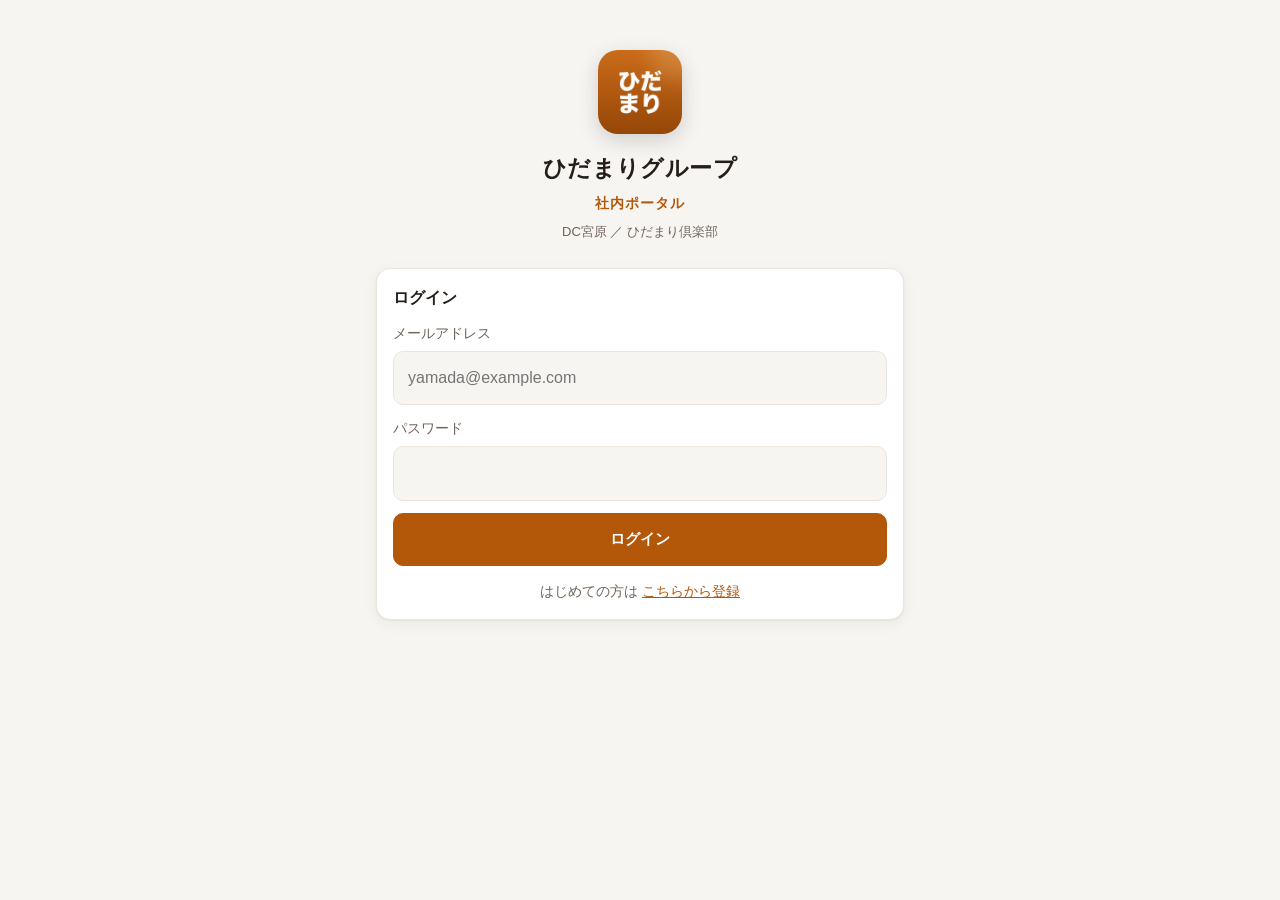
==== index.html @ ed331bc1 "ひだまりグループ 社内ポータル（画面） Co-Authored-By: Claude Opus 5 <noreply@anthropic.com>" ====
<!DOCTYPE html>
<html lang="ja">
<head>
<meta charset="utf-8">
<meta name="viewport" content="width=device-width, initial-scale=1, viewport-fit=cover">
<meta name="theme-color" content="#f7f5f2" media="(prefers-color-scheme: light)">
<meta name="theme-color" content="#191512" media="(prefers-color-scheme: dark)">
<meta name="apple-mobile-web-app-capable" content="yes">
<meta name="apple-mobile-web-app-title" content="ひだまり">
<link rel="manifest" href="manifest.json">
<link rel="apple-touch-icon" href="icon-180.png">
<link rel="apple-touch-startup-image" href="splash-1290x2796.png"
      media="(device-width: 430px) and (device-height: 932px) and (-webkit-device-pixel-ratio: 3)">
<link rel="apple-touch-startup-image" href="splash-1179x2556.png"
      media="(device-width: 393px) and (device-height: 852px) and (-webkit-device-pixel-ratio: 3)">
<link rel="apple-touch-startup-image" href="splash-1284x2778.png"
      media="(device-width: 428px) and (device-height: 926px) and (-webkit-device-pixel-ratio: 3)">
<link rel="apple-touch-startup-image" href="splash-1170x2532.png"
      media="(device-width: 390px) and (device-height: 844px) and (-webkit-device-pixel-ratio: 3)">
<link rel="apple-touch-startup-image" href="splash-1125x2436.png"
      media="(device-width: 375px) and (device-height: 812px) and (-webkit-device-pixel-ratio: 3)">
<link rel="apple-touch-startup-image" href="splash-1242x2688.png"
      media="(device-width: 414px) and (device-height: 896px) and (-webkit-device-pixel-ratio: 3)">
<link rel="apple-touch-startup-image" href="splash-828x1792.png"
      media="(device-width: 414px) and (device-height: 896px) and (-webkit-device-pixel-ratio: 2)">
<link rel="apple-touch-startup-image" href="splash-750x1334.png"
      media="(device-width: 375px) and (device-height: 667px) and (-webkit-device-pixel-ratio: 2)">
<link rel="apple-touch-startup-image" href="splash-640x1136.png"
      media="(device-width: 320px) and (device-height: 568px) and (-webkit-device-pixel-ratio: 2)">
<link rel="stylesheet" href="style.css">
<title>ひだまりグループ 社内ポータル</title>
</head>
<body>

<!-- ============ ログイン / 初回登録 ============ -->
<div id="auth" class="app" style="display:none; padding:24px 16px;">
  <div class="brand">
    <img src="icon-192.png" alt="" class="brand-icon">
    <h1>ひだまりグループ</h1>
    <p class="brand-sub">社内ポータル</p>
    <p class="muted">DC宮原 ／ ひだまり倶楽部</p>
  </div>

  <div class="card" id="loginCard">
    <h2>ログイン</h2>
    <label class="field"><span>メールアドレス</span>
      <input type="email" id="loginId" inputmode="email" autocomplete="username"
             autocapitalize="off" spellcheck="false" placeholder="yamada@example.com"></label>
    <label class="field"><span>パスワード</span>
      <input type="password" id="loginPw" autocomplete="current-password"></label>
    <button class="btn primary block" id="btnLogin">ログイン</button>
    <p class="muted center" style="margin:14px 0 0;">
      はじめての方は <a href="#" id="toRegister">こちらから登録</a>
    </p>
    <div id="demoBox" style="display:none; margin-top:18px; padding-top:16px;
         border-top:1px dashed var(--line);">
      <p class="muted center" style="margin-bottom:10px;">
        検証用：押すだけで入れます</p>
      <div id="demoList" class="list"></div>
    </div>
  </div>

  <div class="card" id="registerCard" style="display:none;">
    <h2>はじめての登録</h2>
    <p class="muted">お名前と生年月日を確かめたあと、
      <b>ログインに使うメールアドレスとパスワード</b>を決めてください。<br>
      メールアドレスは、ふだんお使いのもので大丈夫です（会社・個人どちらでも）。</p>
    <label class="field"><span>お名前</span>
      <input type="text" id="regName" placeholder="例）池田 誠" autocomplete="name">
      <span style="font-size:12px; color:var(--muted); margin-top:4px; display:block;">
        会社に届け出ているお名前を入れてください。カタカナでも大丈夫です。</span></label>
    <label class="field"><span>生年月日</span>
      <input type="date" id="regBirthday"></label>
    <label class="field"><span>メールアドレス（これがログインIDになります）</span>
      <input type="email" id="regEmail" inputmode="email" autocomplete="email"
             autocapitalize="off" spellcheck="false" placeholder="yamada@example.com">
      <span style="font-size:12px; color:var(--muted); margin-top:4px; display:block;">
        誓約書の控えや、総務からのお知らせもここに届きます。</span></label>
    <label class="field"><span>パスワード（6文字以上）</span>
      <input type="password" id="regPw" autocomplete="new-password"></label>
    <label class="field"><span>パスワード（確認）</span>
      <input type="password" id="regPw2" autocomplete="new-password"></label>
    <button class="btn primary block" id="btnRegister">登録してはじめる</button>
    <p class="muted center" style="margin:14px 0 0;">
      <a href="#" id="toLogin">ログイン画面にもどる</a></p>
  </div>
</div>

<!-- ============ 本体 ============ -->
<div id="app" class="app" style="display:none;">
  <div class="topbar">
    <div>
      <h1 id="viewTitle">ひだまりグループ</h1>
      <div class="sub" id="whoami"></div>
    </div>
    <button class="btn sm ghost" id="btnAdmin" style="display:none;">管理</button>
  </div>

  <section class="view active" id="v-home"><div class="loading">読み込み中…</div></section>
</div>

<!-- ボトムシート -->
<div class="sheet-bg" id="sheetBg">
  <div class="sheet" id="sheet"></div>
</div>

<script src="config.js"></script>
<script src="api.js"></script>
<script src="app.js"></script>
</body>
</html>
---- style.css ----
/* ひだまりグループ 社内ポータル — 共通スタイル */

:root {
  --bg: #f7f5f2;
  --card: #ffffff;
  --text: #241d18;
  --muted: #6f635a;          /* 補助の文字も 5.3:1 */
  --line: #ece5dd;
  /* 陽だまりのオレンジ。白文字を載せても読めるところまで濃くしている */
  --accent: #b35709;          /* 白文字を載せて 4.9:1 */
  --accent-soft: #fdf0e3;
  /* 「済んだ」ことを示す緑は、オレンジと役割が違うので別に持つ */
  --ok: #276b4e;              /* 薄緑の上で 5.6:1 */
  --ok-soft: #e6f3ed;
  --warn: #a8342a;
  --warn-soft: #fbeae7;
  --danger: #93261f;
  --radius: 14px;
  --shadow: 0 1px 2px rgba(28, 36, 34, .06), 0 4px 16px rgba(28, 36, 34, .05);
  --nav-h: 62px;
}

@media (prefers-color-scheme: dark) {
  :root:not([data-theme="light"]) {
    --bg: #191512;
    --card: #2b241e;           /* 背景と見分けがつく明るさに */
    --text: #f0eae4;
    --muted: #a89a8f;
    --line: #453a32;
    --accent: #f0a05a;
    --accent-soft: #3a2a1c;
    --ok: #6fc0a0;
    --ok-soft: #1d2f27;
    --warn: #e0a06a;           /* 注意はオレンジ寄り */
    --warn-soft: #35271e;
    --danger: #ff7a6e;         /* 危険は赤。注意と見分けられるように */
    --shadow: 0 1px 2px rgba(0, 0, 0, .3), 0 4px 16px rgba(0, 0, 0, .25);
  }
}

* { box-sizing: border-box; -webkit-tap-highlight-color: transparent; }

body {
  margin: 0;
  background: var(--bg);
  color: var(--text);
  font-family: -apple-system, BlinkMacSystemFont, "Hiragino Sans", "Noto Sans JP",
               "Yu Gothic", sans-serif;
  font-size: 16px;
  line-height: 1.65;
  -webkit-font-smoothing: antialiased;
}

h1, h2, h3 { margin: 0; font-weight: 700; letter-spacing: .01em; }
h1 { font-size: 19px; }
h2 { font-size: 16px; }
h3 { font-size: 14px; }
p { margin: 0 0 10px; }
a { color: var(--accent); }

button, input, select, textarea {
  font: inherit;
  color: inherit;
}

/* ---------- 画面枠 ---------- */
.app {
  max-width: 560px; margin: 0 auto;
  padding-bottom: calc(var(--nav-h) + 24px + env(safe-area-inset-bottom));
}
body.admin .topbar { padding-top: calc(14px + env(safe-area-inset-top)); }

.topbar {
  position: sticky; top: 0; z-index: 20;
  display: flex; align-items: center; justify-content: space-between;
  gap: 10px;
  padding: calc(14px + env(safe-area-inset-top)) 16px 12px;
  background: color-mix(in srgb, var(--bg) 88%, transparent);
  backdrop-filter: saturate(180%) blur(12px);
  border-bottom: 1px solid var(--line);
}
.topbar .sub { color: var(--muted); font-size: 12px; }

.view { padding: 16px; display: none; }
.view.active { display: block; }

/* ---------- カード ---------- */
.card {
  background: var(--card);
  border: 1px solid var(--line);
  border-radius: var(--radius);
  box-shadow: var(--shadow);
  padding: 16px;
  margin-bottom: 14px;
}
.card > h2 { margin-bottom: 10px; }
.card-head { display: flex; align-items: center; justify-content: space-between; margin-bottom: 12px; }

.muted { color: var(--muted); font-size: 14px; }
.center { text-align: center; }

/* ---------- 数値の並び ---------- */
.stats { display: grid; grid-template-columns: repeat(4, 1fr); gap: 8px; }
.stat { text-align: center; padding: 10px 4px; background: var(--bg); border-radius: 10px; }
.stat b { display: block; font-size: 20px; line-height: 1.2; font-variant-numeric: tabular-nums; }
.stat span { font-size: 11px; color: var(--muted); }
.stat.alert b { color: var(--warn); }

/* ---------- ボタン ---------- */
.btn {
  display: inline-flex; align-items: center; justify-content: center; gap: 6px;
  border: 1px solid var(--line); background: var(--card); color: var(--text);
  border-radius: 10px; padding: 13px 18px; font-size: 15px; font-weight: 600;
  min-height: 46px;
  cursor: pointer; transition: transform .06s ease, background .15s ease;
}
.btn:active { transform: scale(.98); }
.btn.primary { background: var(--accent); border-color: var(--accent); color: #fff; }
.btn.ghost { background: transparent; }
.btn.danger { color: var(--danger); border-color: color-mix(in srgb, var(--danger) 40%, var(--line)); }
.btn.block { display: flex; width: 100%; }
.btn.sm { padding: 9px 14px; font-size: 14px; border-radius: 8px; min-height: 38px; }
.btn:disabled { opacity: .45; cursor: default; }
.btn-row { display: flex; gap: 8px; }
.btn-row .btn { flex: 1; }

/* ---------- 入力 ---------- */
label.field { display: block; margin-bottom: 12px; }
label.field > span { display: block; font-size: 14px; color: var(--muted); margin-bottom: 6px; }
input[type=text], input[type=password], input[type=date], input[type=time],
input[type=number], input[type=email], select, textarea {
  width: 100%; padding: 13px 14px; min-height: 46px; border: 1px solid var(--line);
  border-radius: 10px; background: var(--bg); outline: none;
}
input:focus, select:focus, textarea:focus { border-color: var(--accent); }
textarea { min-height: 96px; resize: vertical; }

/* ---------- 月の切り替え ---------- */
.cal-head { display: flex; align-items: center; justify-content: space-between; margin-bottom: 14px; }

/* ---------- 日付リスト ---------- */
.day-list {
  position: relative;   /* 今日の行までスクロールする計算の基準にする */
  display: flex; flex-direction: column;
  max-height: 58vh; overflow-y: auto; -webkit-overflow-scrolling: touch;
}
.day-row {
  display: flex; align-items: center; gap: 12px;
  padding: 10px 4px; border-bottom: 1px solid var(--line); cursor: pointer;
}
.day-row:last-child { border-bottom: none; }
.day-row:active { background: var(--accent-soft); }
.day-row.today { background: var(--accent-soft); border-radius: 8px; }
.day-row.future { opacity: .45; cursor: default; }
.day-date {
  width: 40px; text-align: center; flex-shrink: 0;
  display: flex; flex-direction: column; line-height: 1.15;
}
.day-date b { font-size: 17px; font-variant-numeric: tabular-nums; }
.day-date span { font-size: 10px; color: var(--muted); }
.day-kind { display: flex; flex-wrap: wrap; gap: 4px; align-items: center; }
.day-row .meta { font-size: 12px; color: var(--muted); }

/* ---------- ボトムシート ---------- */
.sheet-bg {
  position: fixed; inset: 0; background: rgba(10, 16, 15, .45); z-index: 60;
  display: flex; align-items: flex-end; justify-content: center;
  opacity: 0; pointer-events: none; transition: opacity .18s ease;
}
.sheet-bg.open { opacity: 1; pointer-events: auto; }
.sheet {
  width: 100%; max-width: 560px; background: var(--card);
  border-radius: 18px 18px 0 0; padding: 18px 16px calc(18px + env(safe-area-inset-bottom));
  max-height: 88vh; overflow-y: auto;
  transform: translateY(16px); transition: transform .18s ease;
}
.sheet-bg.open .sheet { transform: none; }
.sheet-title { display: flex; align-items: center; justify-content: space-between; margin-bottom: 14px; }

.kind-grid { display: grid; grid-template-columns: repeat(4, 1fr); gap: 8px; margin-bottom: 14px; }
.kind-btn {
  padding: 12px 4px; border-radius: 10px; border: 1px solid var(--line);
  background: var(--bg); font-size: 12px; font-weight: 600; cursor: pointer;
}
.kind-btn.on { background: var(--accent); color: #fff; border-color: var(--accent); }

/* ---------- リスト ---------- */
.list { display: flex; flex-direction: column; gap: 10px; }
.item {
  display: flex; align-items: flex-start; gap: 10px; padding: 13px 14px;
  background: var(--card); border: 1px solid var(--line); border-radius: 12px; cursor: pointer;
}
.item .grow { flex: 1; min-width: 0; }
.item .title { font-weight: 600; }
.item .meta { font-size: 12px; color: var(--muted); }
.item .line2 {
  font-size: 13px; color: var(--muted);
  overflow: hidden; text-overflow: ellipsis; white-space: nowrap;
}

.badge {
  display: inline-block; padding: 2px 8px; border-radius: 999px;
  font-size: 12px; font-weight: 700; background: var(--bg); color: var(--muted);
  border: 1px solid var(--line); white-space: nowrap;
}
.badge.ok { background: var(--ok-soft); color: var(--ok); border-color: transparent; }
.badge.warn { background: var(--warn-soft); color: var(--warn); border-color: transparent; }
.badge.dot { background: var(--danger); color: #fff; border-color: transparent; }

.empty-state { text-align: center; color: var(--muted); padding: 32px 16px; font-size: 14px; }

/* ---------- チャット ---------- */
.chat { display: flex; flex-direction: column; gap: 10px; padding-bottom: 8px; }
.bubble { max-width: 82%; padding: 10px 13px; border-radius: 14px; white-space: pre-wrap; word-break: break-word; }
.bubble .who { font-size: 11px; color: var(--muted); margin-bottom: 3px; }
.bubble.staff { align-self: flex-end; background: var(--accent); color: #fff; border-bottom-right-radius: 4px; }
.bubble.staff .who { color: rgba(255, 255, 255, .8); }
.bubble.admin { align-self: flex-start; background: var(--card); border: 1px solid var(--line); border-bottom-left-radius: 4px; }
.bubble .time { font-size: 10px; opacity: .7; margin-top: 4px; }

/* ---------- ボトムナビ ---------- */
.nav {
  position: fixed; left: 0; right: 0; bottom: 0; z-index: 30;
  display: flex; background: color-mix(in srgb, var(--card) 92%, transparent);
  backdrop-filter: saturate(180%) blur(12px);
  border-top: 1px solid var(--line);
  padding-bottom: env(safe-area-inset-bottom);
}
.nav button {
  flex: 1; border: none; background: none; padding: 8px 2px 6px; cursor: pointer;
  display: flex; flex-direction: column; align-items: center; gap: 2px;
  color: var(--muted); font-size: 10px; font-weight: 600; position: relative;
}
.nav button.on { color: var(--accent); }
.nav button svg { width: 22px; height: 22px; }
.nav .pip {
  position: absolute; top: 6px; right: calc(50% - 16px);
  width: 8px; height: 8px; border-radius: 50%; background: var(--danger);
}

/* ---------- トースト ---------- */
#toast {
  position: fixed; left: 50%; bottom: calc(var(--nav-h) + 16px); transform: translate(-50%, 12px);
  background: #1c2422; color: #fff; padding: 11px 18px; border-radius: 999px;
  font-size: 13px; z-index: 90; opacity: 0; pointer-events: none;
  transition: opacity .2s ease, transform .2s ease; max-width: 88vw; text-align: center;
}
#toast.show { opacity: 1; transform: translate(-50%, 0); }
#toast.err { background: var(--danger); }

.loading { text-align: center; padding: 40px; color: var(--muted); }

/* ---------- 管理画面（PCブラウザ） ---------- */
body.admin { --nav-h: 0px; }
body.admin .app { max-width: 1240px; padding: 0 0 40px; }
body.admin .view { padding: 20px 24px; }
.admin-body { display: flex; align-items: flex-start; gap: 0; }
.side {
  width: 210px; flex-shrink: 0; padding: 14px 10px 40px;
  border-right: 1px solid var(--line); background: var(--card);
  position: sticky; top: 62px; align-self: stretch;
}
.side-group {
  font-size: 11px; color: var(--muted); font-weight: 700; letter-spacing: .06em;
  padding: 14px 12px 6px;
}
.side-group:first-child { padding-top: 4px; }
.side button {
  display: flex; align-items: center; width: 100%; gap: 6px;
  border: none; background: none; padding: 9px 12px; cursor: pointer;
  color: var(--text); font-weight: 600; font-size: 13px; text-align: left;
  border-radius: 8px;
}
.side button:hover { background: var(--bg); }
.side button.on { background: var(--accent-soft); color: var(--accent); }
.side .count { margin-left: auto; background: var(--danger); color: #fff;
               border-radius: 999px; padding: 0 6px; font-size: 11px; }
.admin-main { flex: 1; min-width: 0; }

@media (max-width: 860px) {
  .admin-body { display: block; }
  .side {
    width: auto; display: flex; gap: 4px; overflow-x: auto; position: static;
    border-right: none; border-bottom: 1px solid var(--line); padding: 8px 12px;
  }
  .side-group { display: none; }
  .side button { width: auto; white-space: nowrap; }
}

table.grid { width: 100%; border-collapse: collapse; font-size: 13px; background: var(--card); }
table.grid th, table.grid td { padding: 9px 10px; border-bottom: 1px solid var(--line); text-align: left; }
table.grid th { background: var(--bg); font-size: 12px; color: var(--muted); position: sticky; top: 0; }
table.grid td.num { text-align: right; font-variant-numeric: tabular-nums; }
table.grid tr:hover td { background: var(--accent-soft); }
.table-wrap { overflow-x: auto; border: 1px solid var(--line); border-radius: 12px; }

.cols { display: grid; grid-template-columns: repeat(auto-fit, minmax(280px, 1fr)); gap: 14px; }
.kpis { display: grid; grid-template-columns: repeat(auto-fit, minmax(130px, 1fr)); gap: 10px; margin-bottom: 18px; }
.kpi { background: var(--card); border: 1px solid var(--line); border-radius: 12px; padding: 14px; }
.kpi b { display: block; font-size: 26px; line-height: 1.1; font-variant-numeric: tabular-nums; }
.kpi span { font-size: 12px; color: var(--muted); }
.kpi.alert b { color: var(--warn); }

/* 打刻ボタンは指で押しやすく、いちばん目立たせる */
.punch-row .btn { padding: 20px 12px; font-size: 17px; border-radius: 12px; }

/* 届出の選択ボタン */
.apply-grid { display: grid; grid-template-columns: repeat(2, 1fr); gap: 8px; }
.apply-btn {
  display: flex; flex-direction: column; align-items: center; gap: 6px;
  padding: 14px 8px; border: 1px solid var(--line); border-radius: 12px;
  background: var(--card); color: var(--text); font-size: 12px; font-weight: 600;
  cursor: pointer; text-align: center; line-height: 1.3;
}
.apply-btn:active { background: var(--accent-soft); }
.apply-btn .ic { font-size: 22px; }


/* 月初のやることリスト */
.steps { display: flex; flex-direction: column; }
.step {
  display: flex; align-items: center; gap: 12px;
  padding: 10px 6px; border-bottom: 1px solid var(--line); cursor: pointer;
}
.step:last-child { border-bottom: none; }
.step:hover { background: var(--accent-soft); }
.step .mark {
  width: 22px; height: 22px; border-radius: 50%; flex-shrink: 0;
  border: 2px solid var(--line); display: flex; align-items: center;
  justify-content: center; font-size: 13px; font-weight: 700; color: #fff;
}
.step.done .mark { background: var(--ok); border-color: var(--ok); }
.step.done .label { color: var(--muted); text-decoration: line-through; }
.step .label { font-weight: 600; display: flex; align-items: center; gap: 6px; flex-wrap: wrap; }
.step .meta { font-size: 12px; color: var(--muted); margin-top: 2px; }
.step.optional .label { font-weight: 500; }


/* 事故のときの画面 */
.emg-contacts { display: flex; flex-direction: column; gap: 8px; margin-bottom: 18px; }
.emg-call {
  display: flex; align-items: center; justify-content: space-between; gap: 10px;
  padding: 14px 16px; border-radius: 12px; background: var(--danger); color: #fff;
  text-decoration: none; font-weight: 700;
}
.emg-call .who { font-size: 14px; line-height: 1.35; }
.emg-call .num { font-size: 17px; font-variant-numeric: tabular-nums; white-space: nowrap; }
.emg-steps { display: flex; flex-direction: column; gap: 4px; }
.emg-step { display: flex; gap: 12px; padding: 12px 4px; border-bottom: 1px solid var(--line); }
.emg-step:last-child { border-bottom: none; }
.emg-step .n {
  flex-shrink: 0; width: 28px; height: 28px; border-radius: 50%;
  background: var(--accent); color: #fff; display: flex; align-items: center;
  justify-content: center; font-weight: 700; font-size: 14px;
}
.emg-step .t { font-weight: 700; margin-bottom: 3px; }
.emg-step .b { font-size: 13px; color: var(--muted); line-height: 1.6; }


/* 位置情報の説明 */
.geo-list { margin: 0; padding-left: 20px; }
.geo-list li { margin-bottom: 10px; line-height: 1.7; font-size: 14px; }


/* 日報の選択チップ */
.chip-row { display: flex; gap: 6px; flex-wrap: wrap; }
.chip {
  border: 1px solid var(--line); background: var(--bg); color: var(--text);
  border-radius: 999px; padding: 6px 12px; font-size: 13px; cursor: pointer;
}
.chip:active { background: var(--accent-soft); }
.chip.on { background: var(--accent); border-color: var(--accent); color: #fff; font-weight: 700; }
.chip.min { min-width: 62px; text-align: center; }


/* ---------- ログイン画面のブランド ---------- */
.brand { text-align: center; margin: 26px 0 26px; }
.brand-icon {
  width: 84px; height: 84px; border-radius: 20px;
  box-shadow: 0 6px 20px rgba(28, 36, 34, .18);
  display: block; margin: 0 auto 16px;
}
.brand h1 { font-size: 23px; letter-spacing: .02em; }
.brand-sub {
  margin: 4px 0 6px; font-size: 14px; font-weight: 600; color: var(--accent);
  letter-spacing: .08em;
}
.brand .muted { margin: 0; font-size: 13px; }

/* ---------- ホーム画面に追加のご案内 ---------- */
.install-tip {
  display: flex; gap: 12px; align-items: flex-start;
  margin: 0 0 14px; padding: 14px 16px;
  background: var(--accent-soft); border: 1px solid transparent;
  border-radius: var(--radius);
}
.install-tip .ic { font-size: 20px; line-height: 1.2; }
.install-tip .body { flex: 1; font-size: 13px; line-height: 1.6; }
.install-tip .body b { display: block; margin-bottom: 3px; font-size: 14px; }
.install-tip button {
  border: none; background: none; color: var(--muted);
  font-size: 18px; cursor: pointer; padding: 0 2px; line-height: 1;
}

/* ---------- トップページの機能ボタン ---------- */
.menu-grid {
  display: grid; grid-template-columns: repeat(3, 1fr); gap: 10px; margin-bottom: 14px;
}
.menu-btn {
  position: relative; display: flex; flex-direction: column; align-items: center;
  justify-content: center; gap: 6px; padding: 14px 4px 12px;
  background: var(--card); border: 1px solid var(--line); border-radius: 14px;
  color: var(--text); font-size: 13px; font-weight: 600; line-height: 1.3;
  cursor: pointer; text-align: center; min-height: 94px;
}
.menu-btn:active { background: var(--accent-soft); transform: scale(.97); }
.menu-btn .ic { font-size: 27px; line-height: 1; }
.menu-badge {
  position: absolute; top: 6px; right: 8px; min-width: 18px; height: 18px;
  padding: 0 5px; border-radius: 999px; background: var(--danger); color: #fff;
  font-size: 11px; font-weight: 700; display: flex; align-items: center; justify-content: center;
}
@media (max-width: 330px) { .menu-grid { grid-template-columns: repeat(2, 1fr); } }


/* 手続きの進み具合 */
.progress {
  height: 8px; background: var(--bg); border-radius: 999px; overflow: hidden;
}
.progress span { display: block; height: 100%; background: var(--accent); border-radius: 999px; }

/* ナンバーの入力 */
.plate-input {
  font-size: 26px; letter-spacing: .32em; text-align: center; font-weight: 700;
  font-variant-numeric: tabular-nums;
}

/* 出発前の点検 */
.inspect-list { display: flex; flex-direction: column; gap: 6px; }
.inspect-row {
  display: flex; align-items: center; gap: 10px; width: 100%;
  padding: 12px 14px; border: 1px solid var(--line); border-radius: 10px;
  background: var(--card); color: var(--text); font-size: 14px; font-weight: 600;
  text-align: left; cursor: pointer;
}
.inspect-row .mk {
  flex-shrink: 0; width: 24px; height: 24px; border-radius: 50%;
  border: 2px solid var(--line); display: flex; align-items: center;
  justify-content: center; font-size: 14px; font-weight: 700; color: #fff;
}
.inspect-row.ok { background: var(--ok-soft); border-color: var(--ok); }
.inspect-row.ok .mk { background: var(--ok); border-color: var(--ok); }
.inspect-row.ng { background: var(--warn-soft); border-color: var(--warn); }
.inspect-row.ng .mk { background: var(--warn); border-color: var(--warn); }

/* QRの読み取り */
.qr-frame {
  position: relative; width: 100%; aspect-ratio: 1; border-radius: 14px;
  overflow: hidden; background: #000; margin-bottom: 12px;
}
.qr-frame video { width: 100%; height: 100%; object-fit: cover; }
.qr-guide {
  position: absolute; inset: 18%; border: 3px solid rgba(255,255,255,.9);
  border-radius: 14px; box-shadow: 0 0 0 100vmax rgba(0,0,0,.35);
}

/* 入社直後の方に、まず見てほしい案内 */
.card.first-task {
  border-color: var(--accent);
  box-shadow: 0 2px 4px rgba(179, 87, 9, .10), 0 8px 24px rgba(179, 87, 9, .10);
}
.card.first-task h2 { color: var(--accent); }


/* 誓約書の本文 */
.pledge-body {
  white-space: pre-wrap; line-height: 2; font-size: 15px;
  background: var(--bg); border: 1px solid var(--line); border-radius: 12px;
  padding: 18px 16px; max-height: 46vh; overflow-y: auto;
}

/* 入社前の案内で使う、点つきの箇条書き */
.plain-list { margin: 0; padding-left: 1.2em; }
.plain-list li { margin: 6px 0; line-height: 1.6; }
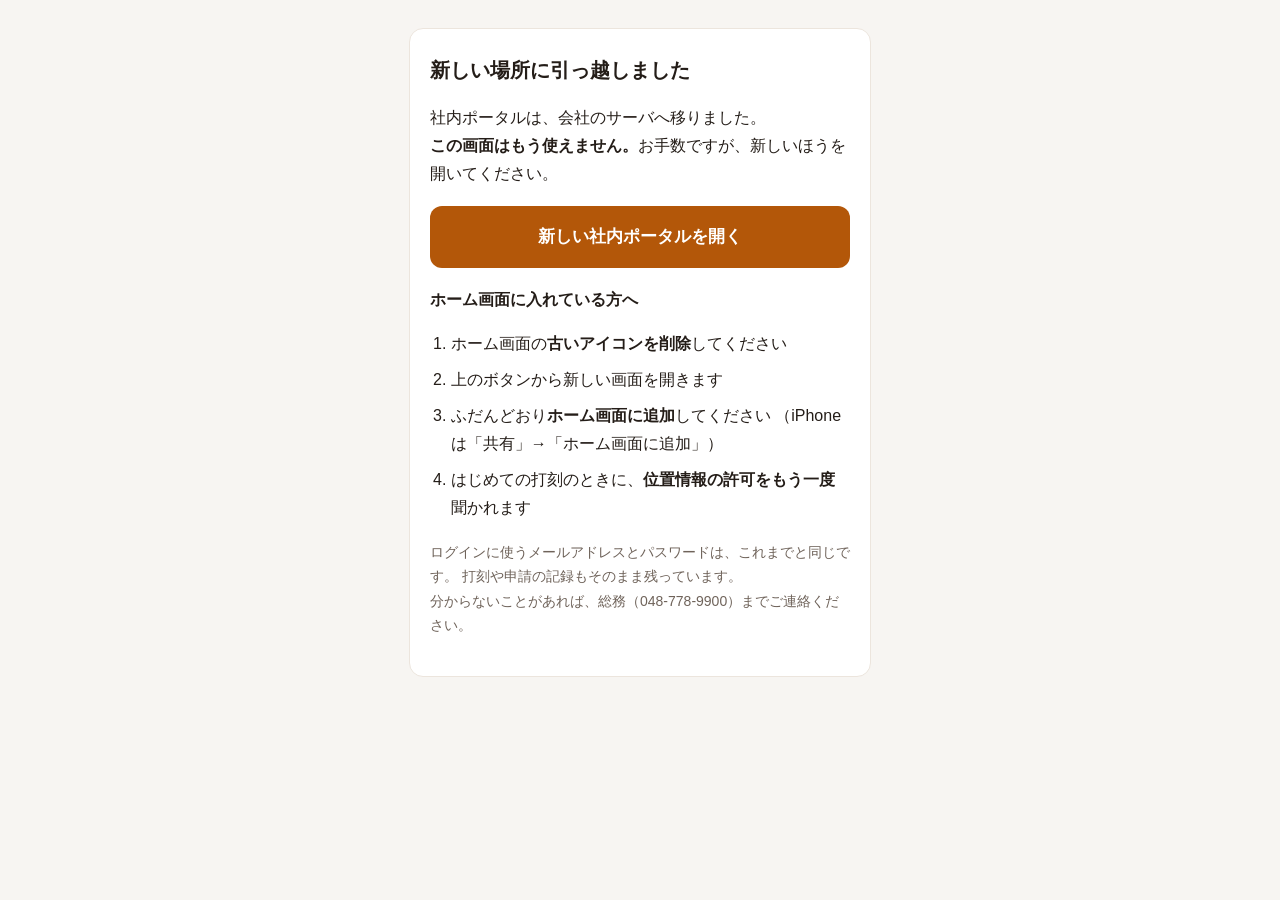
==== commit a49704b6: "さくら版へ引っ越したので、案内だけを残す" ====
--- a/index.html
+++ b/index.html
@@ -2,110 +2,52 @@
 <html lang="ja">
 <head>
 <meta charset="utf-8">
+<meta name="robots" content="noindex, nofollow">
 <meta name="viewport" content="width=device-width, initial-scale=1, viewport-fit=cover">
-<meta name="theme-color" content="#f7f5f2" media="(prefers-color-scheme: light)">
-<meta name="theme-color" content="#191512" media="(prefers-color-scheme: dark)">
-<meta name="apple-mobile-web-app-capable" content="yes">
-<meta name="apple-mobile-web-app-title" content="ひだまり">
-<link rel="manifest" href="manifest.json">
-<link rel="apple-touch-icon" href="icon-180.png">
-<link rel="apple-touch-startup-image" href="splash-1290x2796.png"
-      media="(device-width: 430px) and (device-height: 932px) and (-webkit-device-pixel-ratio: 3)">
-<link rel="apple-touch-startup-image" href="splash-1179x2556.png"
-      media="(device-width: 393px) and (device-height: 852px) and (-webkit-device-pixel-ratio: 3)">
-<link rel="apple-touch-startup-image" href="splash-1284x2778.png"
-      media="(device-width: 428px) and (device-height: 926px) and (-webkit-device-pixel-ratio: 3)">
-<link rel="apple-touch-startup-image" href="splash-1170x2532.png"
-      media="(device-width: 390px) and (device-height: 844px) and (-webkit-device-pixel-ratio: 3)">
-<link rel="apple-touch-startup-image" href="splash-1125x2436.png"
-      media="(device-width: 375px) and (device-height: 812px) and (-webkit-device-pixel-ratio: 3)">
-<link rel="apple-touch-startup-image" href="splash-1242x2688.png"
-      media="(device-width: 414px) and (device-height: 896px) and (-webkit-device-pixel-ratio: 3)">
-<link rel="apple-touch-startup-image" href="splash-828x1792.png"
-      media="(device-width: 414px) and (device-height: 896px) and (-webkit-device-pixel-ratio: 2)">
-<link rel="apple-touch-startup-image" href="splash-750x1334.png"
-      media="(device-width: 375px) and (device-height: 667px) and (-webkit-device-pixel-ratio: 2)">
-<link rel="apple-touch-startup-image" href="splash-640x1136.png"
-      media="(device-width: 320px) and (device-height: 568px) and (-webkit-device-pixel-ratio: 2)">
-<link rel="stylesheet" href="style.css">
-<title>ひだまりグループ 社内ポータル</title>
+<title>ひだまりグループ 社内ポータル — 引っ越しました</title>
+<style>
+  :root { color-scheme: light dark; }
+  body { margin:0; padding:28px 20px; background:#f7f5f2; color:#241d18;
+         font-family:-apple-system,BlinkMacSystemFont,"Hiragino Sans","Noto Sans JP",sans-serif;
+         line-height:1.75; font-size:16px; }
+  .box { max-width:420px; margin:0 auto; background:#fff; border:1px solid #ece5dd;
+         border-radius:14px; padding:24px 20px; }
+  h1 { font-size:20px; margin:0 0 14px; }
+  .go { display:block; background:#b35709; color:#fff; text-decoration:none;
+        text-align:center; font-weight:700; padding:16px; border-radius:12px;
+        margin:18px 0; font-size:17px; }
+  ol { padding-left:1.3em; margin:10px 0 0; }
+  li { margin-bottom:8px; }
+  .muted { color:#6f635a; font-size:14px; }
+  @media (prefers-color-scheme: dark) {
+    body { background:#191512; color:#f0eae4; }
+    .box { background:#2b241e; border-color:#453a32; }
+    .go { background:#f0a05a; color:#24180d; }
+    .muted { color:#a89a8f; }
+  }
+</style>
 </head>
 <body>
+  <div class="box">
+    <h1>新しい場所に引っ越しました</h1>
+    <p>社内ポータルは、会社のサーバへ移りました。<br>
+       <b>この画面はもう使えません。</b>お手数ですが、新しいほうを開いてください。</p>
 
-<!-- ============ ログイン / 初回登録 ============ -->
-<div id="auth" class="app" style="display:none; padding:24px 16px;">
-  <div class="brand">
-    <img src="icon-192.png" alt="" class="brand-icon">
-    <h1>ひだまりグループ</h1>
-    <p class="brand-sub">社内ポータル</p>
-    <p class="muted">DC宮原 ／ ひだまり倶楽部</p>
+    <a class="go" href="https://hidamari-in.sakura.ne.jp/portal/">新しい社内ポータルを開く</a>
+
+    <p><b>ホーム画面に入れている方へ</b></p>
+    <ol>
+      <li>ホーム画面の<b>古いアイコンを削除</b>してください</li>
+      <li>上のボタンから新しい画面を開きます</li>
+      <li>ふだんどおり<b>ホーム画面に追加</b>してください
+        （iPhone は「共有」→「ホーム画面に追加」）</li>
+      <li>はじめての打刻のときに、<b>位置情報の許可をもう一度</b>聞かれます</li>
+    </ol>
+
+    <p class="muted" style="margin-top:18px;">
+      ログインに使うメールアドレスとパスワードは、これまでと同じです。
+      打刻や申請の記録もそのまま残っています。<br>
+      分からないことがあれば、総務（048-778-9900）までご連絡ください。</p>
   </div>
-
-  <div class="card" id="loginCard">
-    <h2>ログイン</h2>
-    <label class="field"><span>メールアドレス</span>
-      <input type="email" id="loginId" inputmode="email" autocomplete="username"
-             autocapitalize="off" spellcheck="false" placeholder="yamada@example.com"></label>
-    <label class="field"><span>パスワード</span>
-      <input type="password" id="loginPw" autocomplete="current-password"></label>
-    <button class="btn primary block" id="btnLogin">ログイン</button>
-    <p class="muted center" style="margin:14px 0 0;">
-      はじめての方は <a href="#" id="toRegister">こちらから登録</a>
-    </p>
-    <div id="demoBox" style="display:none; margin-top:18px; padding-top:16px;
-         border-top:1px dashed var(--line);">
-      <p class="muted center" style="margin-bottom:10px;">
-        検証用：押すだけで入れます</p>
-      <div id="demoList" class="list"></div>
-    </div>
-  </div>
-
-  <div class="card" id="registerCard" style="display:none;">
-    <h2>はじめての登録</h2>
-    <p class="muted">お名前と生年月日を確かめたあと、
-      <b>ログインに使うメールアドレスとパスワード</b>を決めてください。<br>
-      メールアドレスは、ふだんお使いのもので大丈夫です（会社・個人どちらでも）。</p>
-    <label class="field"><span>お名前</span>
-      <input type="text" id="regName" placeholder="例）池田 誠" autocomplete="name">
-      <span style="font-size:12px; color:var(--muted); margin-top:4px; display:block;">
-        会社に届け出ているお名前を入れてください。カタカナでも大丈夫です。</span></label>
-    <label class="field"><span>生年月日</span>
-      <input type="date" id="regBirthday"></label>
-    <label class="field"><span>メールアドレス（これがログインIDになります）</span>
-      <input type="email" id="regEmail" inputmode="email" autocomplete="email"
-             autocapitalize="off" spellcheck="false" placeholder="yamada@example.com">
-      <span style="font-size:12px; color:var(--muted); margin-top:4px; display:block;">
-        誓約書の控えや、総務からのお知らせもここに届きます。</span></label>
-    <label class="field"><span>パスワード（6文字以上）</span>
-      <input type="password" id="regPw" autocomplete="new-password"></label>
-    <label class="field"><span>パスワード（確認）</span>
-      <input type="password" id="regPw2" autocomplete="new-password"></label>
-    <button class="btn primary block" id="btnRegister">登録してはじめる</button>
-    <p class="muted center" style="margin:14px 0 0;">
-      <a href="#" id="toLogin">ログイン画面にもどる</a></p>
-  </div>
-</div>
-
-<!-- ============ 本体 ============ -->
-<div id="app" class="app" style="display:none;">
-  <div class="topbar">
-    <div>
-      <h1 id="viewTitle">ひだまりグループ</h1>
-      <div class="sub" id="whoami"></div>
-    </div>
-    <button class="btn sm ghost" id="btnAdmin" style="display:none;">管理</button>
-  </div>
-
-  <section class="view active" id="v-home"><div class="loading">読み込み中…</div></section>
-</div>
-
-<!-- ボトムシート -->
-<div class="sheet-bg" id="sheetBg">
-  <div class="sheet" id="sheet"></div>
-</div>
-
-<script src="config.js"></script>
-<script src="api.js"></script>
-<script src="app.js"></script>
 </body>
 </html>
